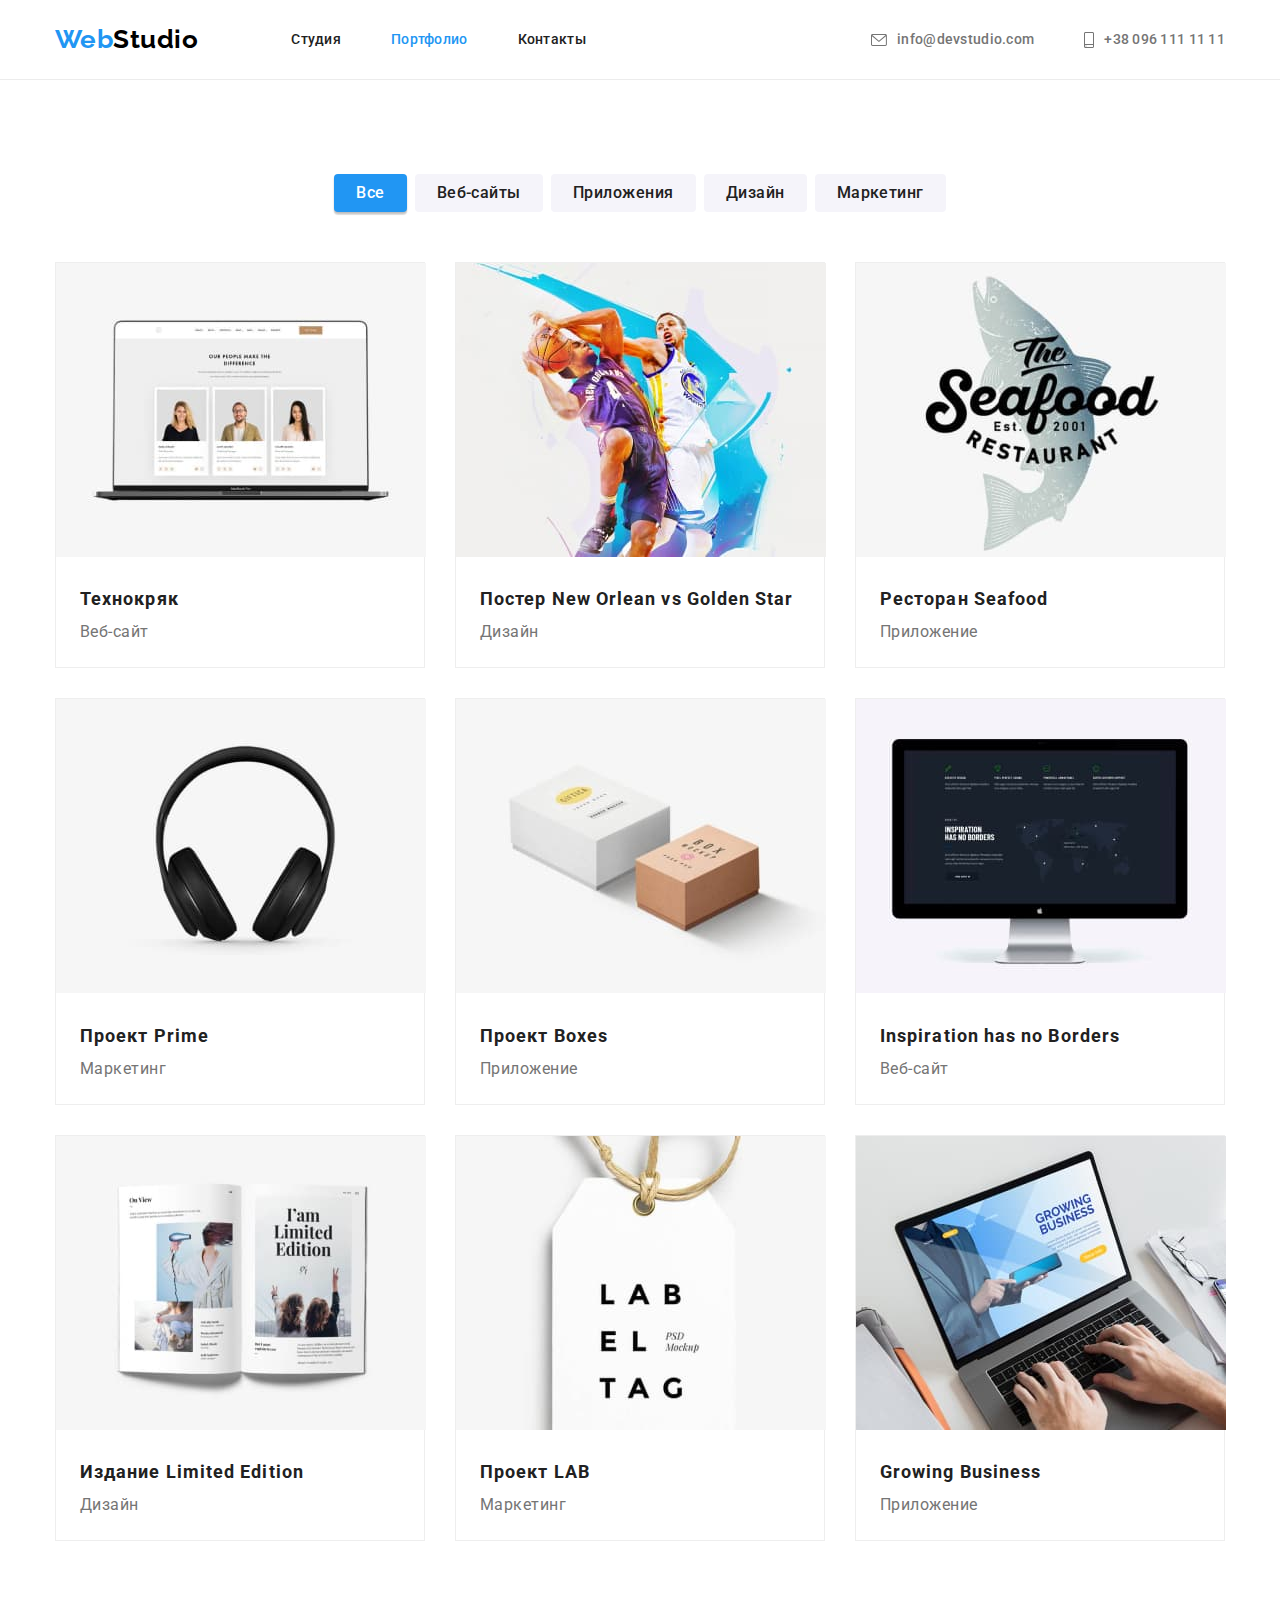
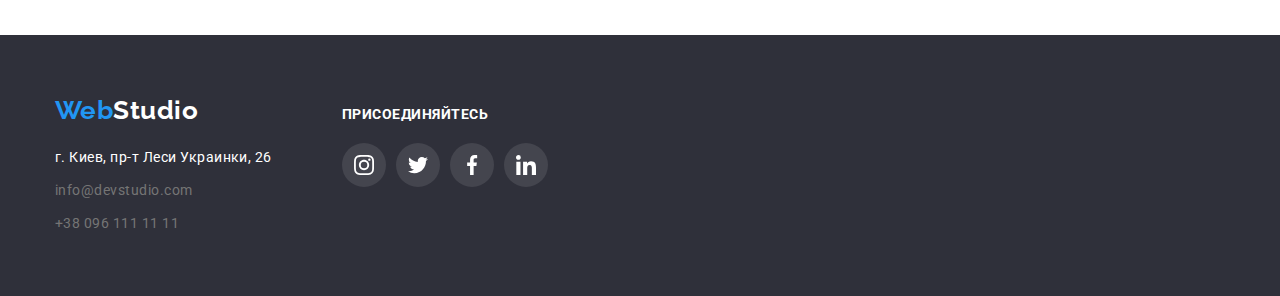
==== portfolio.html @ eecb7872 "Initial commit" ====
<!DOCTYPE html>
<html lang="ru">
  <head>
    <meta charset="UTF-8" />
    <meta name="viewport" content="width=device-width, initial-scale=1.0" />
    <title>Портфолио</title>
    <link
      rel="stylesheet"
      href="https://cdnjs.cloudflare.com/ajax/libs/modern-normalize/1.0.0/modern-normalize.min.css"
    />
    <link
      href="https://fonts.googleapis.com/css2?family=Raleway:wght@700&family=Roboto:wght@300;400;500;700;900&display=swap"
      rel="stylesheet"
    />
    <link rel="stylesheet" href="css/styles.css" />
  </head>

  <body class="portfolio">
    <header class="page-header">
      <div class="container">
        <nav class="page-nav">
          <div class="logo">
            <a class="logo__text" href="./index.html"
              >Web<span class="logo__subtext">Studio</span></a
            >
          </div>

          <ul class="nav">
            <li class="nav__item">
              <a href="./index.html" class="nav__link link">Студия</a>
            </li>
            <li class="nav__item">
              <a href="./portfolio.html" class="nav__link nav__link--active link"
                >Портфолио</a
              >
            </li>
            <li class="nav__item">
              <a href="#" class="nav__link link">Контакты</a>
            </li>
          </ul>
        </nav>
        <address class="address">
          <ul class="address__list">
            <li class="address__item">
              <a
                href="mailto:info@devstudio.com"
                class="address__email address__link link"
              >
                <svg class="icon address__icon" width="16" height="12">
                  <use href="./images/svg/sprite.svg#icon-mail"></use>
                </svg>
                info@devstudio.com</a
              >
            </li>
            <li class="address__item">
              <a href="tel:+380961111111" class="address__phone address__link link">
                <svg class="icon address__icon" width="10" height="16">
                  <use href="./images/svg/sprite.svg#icon-smartphone"></use>
                </svg>
                +38 096 111 11 11</a
              >
            </li>
          </ul>
        </address>
      </div>
    </header>

    <main class="content">
      <section class="projects">
        <div class="container">
          <h1 class="text-hidden">Портфолио</h1>
          <ul class="filter">
            <li class="filter__item">
              <button class="filter__button filter__button--active">Все</button>
            </li>
            <li class="filter__item">
              <button class="filter__button">Веб-сайты</button>
            </li>
            <li class="filter__item">
              <button class="filter__button">Приложения</button>
            </li>
            <li class="filter__item">
              <button class="filter__button">Дизайн</button>
            </li>
            <li class="filter__item">
              <button class="filter__button">Маркетинг</button>
            </li>
          </ul>
          <ul class="projects__body">
            <li class="projects__card">
              <img
                src="images/portfolio/portfolio-1.jpg"
                alt="Ноутбук с открытым сайтом"
                class="projects__img"
                width="370"
                height="294"
              />
              <div class="projects__content">
                <h2 class="projects__title">Технокряк</h2>
                <p class="projects__description">Веб-сайт</p>
              </div>
            </li>
            <li class="projects__card">
              <img
                src="images/portfolio/portfolio-2.jpg"
                alt="Два человека играют в баскетбол"
                class="projects__img"
                width="370"
                height="294"
              />
              <div class="projects__content">
                <h2 class="projects__title">Постер New Orlean vs Golden Star</h2>
                <p class="projects__description">Дизайн</p>
              </div>
            </li>
            <li class="projects__card">
              <img
                src="images/portfolio/portfolio-3.jpg"
                alt="Логотип ресторана"
                class="projects__img"
                width="370"
                height="294"
              />
              <div class="projects__content">
                <h2 class="projects__title">Ресторан Seafood</h2>
                <p class="projects__description">Приложение</p>
              </div>
            </li>
            <li class="projects__card">
              <img
                src="images/portfolio/portfolio-4.jpg"
                alt="Наушники"
                class="projects__img"
                width="370"
                height="294"
              />
              <div class="projects__content">
                <h2 class="projects__title">Проект Prime</h2>
                <p class="projects__description">Маркетинг</p>
              </div>
            </li>
            <li class="projects__card">
              <img
                src="images/portfolio/portfolio-5.jpg"
                alt="Две коробки"
                class="projects__img"
                width="370"
                height="294"
              />
              <div class="projects__content">
                <h2 class="projects__title">Проект Boxes</h2>
                <p class="projects__description">Приложение</p>
              </div>
            </li>
            <li class="projects__card">
              <img
                src="images/portfolio/portfolio-6.jpg"
                alt="Монитор на котором изображен сайт"
                class="projects__img"
                width="370"
                height="294"
              />
              <div class="projects__content">
                <h2 class="projects__title">Inspiration has no Borders</h2>
                <p class="projects__description">Веб-сайт</p>
              </div>
            </li>
            <li class="projects__card">
              <img
                src="images/portfolio/portfolio-7.jpg"
                alt="Книга в открытом виде"
                class="projects__img"
                width="370"
                height="294"
              />
              <div class="projects__content">
                <h2 class="projects__title">Издание Limited Edition</h2>
                <p class="projects__description">Дизайн</p>
              </div>
            </li>
            <li class="projects__card">
              <img
                src="images/portfolio/portfolio-8.jpg"
                alt="Логотип в виде бирки"
                class="projects__img"
                width="370"
                height="294"
              />
              <div class="projects__content">
                <h2 class="projects__title">Проект LAB</h2>
                <p class="projects__description">Маркетинг</p>
              </div>
            </li>
            <li class="projects__card">
              <img
                src="images/portfolio/portfolio-9.jpg"
                alt="Человек работает за ноутбуком"
                class="projects__img"
                width="370"
                height="294"
              />
              <div class="projects__content">
                <h2 class="projects__title">Growing Business</h2>
                <p class="projects__description">Приложение</p>
              </div>
            </li>
          </ul>
        </div>
      </section>
    </main>

    <footer class="page-footer">
      <div class="container">
        <div class="page-footer__nav">
          <div class="logo">
            <a class="logo__text" href="./index.html"
              >Web<span class="logo__subtext logo__subtext-white">Studio</span></a
            >
          </div>

          <address class="address">
            <ul class="address__list">
              <li class="address__item">
                <a href="" class="address__sity address__link link"
                  >г. Киев, пр-т Леси Украинки, 26</a
                >
              </li>
              <li class="address__item">
                <a
                  href="mailto:info@devstudio.com"
                  class="address__email address__link link"
                  >info@devstudio.com</a
                >
              </li>
              <li class="address__item">
                <a href="tel:+380961111111" class="address__phone address__link link"
                  >+38 096 111 11 11</a
                >
              </li>
            </ul>
          </address>
        </div>
        <div class="footer__join join">
          <h2 class="join__title">Присоединяйтесь</h2>
          <div class="contact">
            <ul class="contact__list">
              <li class="contact__item">
                <a href="" class="contact__link">
                  <svg class="icon contact__icon">
                    <use href="./images/svg/sprite.svg#icon-instagram"></use>
                  </svg>
                </a>
              </li>
              <li class="contact__item">
                <a href="" class="contact__link">
                  <svg class="icon contact__icon">
                    <use href="./images/svg/sprite.svg#icon-twitter"></use>
                  </svg>
                </a>
              </li>
              <li class="contact__item">
                <a href="" class="contact__link">
                  <svg class="icon contact__icon">
                    <use href="./images/svg/sprite.svg#icon-facebook"></use>
                  </svg>
                </a>
              </li>
              <li class="contact__item">
                <a href="" class="contact__link">
                  <svg class="icon contact__icon">
                    <use href="./images/svg/sprite.svg#icon-linkedin"></use>
                  </svg>
                </a>
              </li>
            </ul>
          </div>
        </div>
      </div>
    </footer>
  </body>
</html>
---- css/styles.css ----
a {
  text-decoration: none;
}
ul,
li {
  list-style-type: none;
  margin: 0;
  padding: 0;
}
address {
  font-style: inherit;
}
h1,
h2,
h3,
p {
  margin: 0;
}

:root {
  --main-text-color: #212121;
  --secondary-text-color: #757575;
  --accent-color: #2196f3;

  --white-color: #ffffff;
  --gray-color: #f5f4fa;
  --black-color: #000000;
  --icon-color: #afb1b8;

  --main-block-background: #c4c4c4;

  --footer-background-color: #2f303a;
}

body {
  color: var(--main-text-color);
  background-color: var(--white-color);

  font-weight: 500;
  font-size: 16px;
  font-family: 'Roboto', sans-serif;
  font-style: normal;
  letter-spacing: 0.03em;
}
.container {
  max-width: 1200px; /* 1170px + padding 30px*/
  margin: 0 auto;
  padding: 0 15px;
}
/* Скрыть текст */
.text-hidden {
  position: absolute;

  text-indent: 100%;
  white-space: nowrap;
  overflow: hidden;
}
/* Header */
.page-header {
  height: 80px;
}
.page-header > .container {
  display: flex;
  align-items: center;
}

.page-nav {
  display: flex;
  align-items: center;
}
/* Логотип */
.page-header .logo {
  margin-right: 93px;
}
.logo__text {
  color: var(--accent-color);

  font-family: 'Raleway', sans-serif;
  font-size: 26px;
  font-weight: 700;
  line-height: 1.2;
}
.logo__subtext {
  color: var(--black-color);
}

/* Главная навигация */
.nav {
  display: flex;
  margin: 32px 0;
}
.nav__item + .nav__item {
  margin-left: 50px;
}
.nav__link {
  color: var(--main-text-color);

  font-weight: 500;
  font-size: 14px;
  line-height: 1.14;
  letter-spacing: 0.02em;
}
.nav__link--active,
.link:hover,
.link:focus {
  color: var(--accent-color);
}
.link {
  display: flex;
  align-items: center;
}
.address {
  margin-left: auto;
}

.page-header .address__list {
  display: flex;
  align-items: center;

  font-size: 14px;
  line-height: 1.14;
  letter-spacing: 0.02em;
}

.address__link {
  color: var(--secondary-text-color);
}
.page-header .address__item + .address__item {
  margin-left: 50px;
}

/* main block */
.main-block {
  width: 1600px;
  min-height: 600px;

  padding: 50px 0px;
  margin: 0 auto;
  display: flex;
  align-items: center;
  text-align: center;

  background-color: var(--main-block-background);
  background-image: linear-gradient(
      to right,
      rgba(47, 48, 58, 0.4),
      rgba(47, 48, 58, 0.4)
    ),
    url('../images/bg-img.jpg');
  /* background-image: linear-gradient(
      to right,
      var(--main-block-gradient),
      var(--main-block-gradient)
    ),
    url('../images/bg-img.jpg'); */
  /* Валидатор ругается на использование перменных внутри linear-gradient 😢 
  По этому и записал цвет градиента без переменных*/
  background-repeat: no-repeat;
  background-size: cover;
  background-position: center center;
}
.main-block__text {
  color: var(--white-color);
  font-weight: 900;
  font-size: 44px;
  line-height: 1.36;
  text-align: center;
  letter-spacing: 0.06em;
  text-transform: uppercase;
}
.main-block__button {
  padding: 10px 32px;
  margin-top: 30px;
}
.btn {
  color: var(--white-color);
  font-weight: 700;
  line-height: 1.9;
  letter-spacing: 0.06em;

  cursor: pointer;

  border: none;
  border-radius: 4px;
}
.btn-primary {
  background: var(--accent-color);
}

/* feature block */
.feature-block {
  padding: 94px 0px;
}
.feature-block__list {
  display: flex;
}

.feature-block__icon {
  display: flex;
  justify-content: center;
  align-items: center;

  width: 270px;
  height: 120px;
  margin-bottom: 30px;

  background-color: var(--gray-color);
  border-radius: 4px;
}
/* .feature-block__icon--antenna {
  width: 65px;
  height: 70px;
} */

.feature-block__card + .feature-block__card {
  margin-left: 30px;
}
.feature-block__title {
  margin-bottom: 10px;

  font-weight: 700;
  font-size: 14px;
  line-height: 1.14;
  text-transform: uppercase;
}
.feature-block__text {
  color: var(--secondary-text-color);

  font-size: 14px;
  line-height: 1.71;
  font-weight: 400;
}

/* Style for block-title */
.block-title {
  font-weight: 700;
  font-size: 36px;
  line-height: 1.16;
  text-align: center;
}

/* Preview block */
.preview {
  padding-bottom: 94px;
}
.preview__title {
  margin-bottom: 50px;
}
.preview__body {
  display: flex;
}
.preview__box + .preview__box {
  margin-left: 30px;
}

/* team-block */
.team {
  background-color: var(--gray-color);
  padding: 94px 0;
}
.team__title {
  margin-bottom: 50px;
}
.team__body {
  display: flex;
}
.team__card + .team__card {
  margin-left: 30px;
}
.team__card {
  text-align: center;
  background-color: var(--white-color);
  box-shadow: 0px 1px 3px rgba(0, 0, 0, 0.12), 0px 1px 1px rgba(0, 0, 0, 0.14),
    0px 2px 1px rgba(0, 0, 0, 0.2);
  border-radius: 0px 0px 4px 4px;
}

.team__about {
  padding-top: 30px;
  text-align: center;
}
.team__name {
  margin-bottom: 10px;

  font-weight: 500;
  font-size: 16px;
  line-height: 1.18;
  text-align: center;
}
.team__job {
  color: #757575;
  font-weight: 400;
  font-size: 16px;
  line-height: 1.18;
}
/* Contact  */
.contact {
  display: flex;
  align-items: center;
  justify-content: center;
}
.team .contact {
  padding-top: 16px;
  padding-bottom: 30px;
}
.contact__list {
  display: flex;
}
.contact__item + .contact__item {
  margin-left: 10px;
}
.contact__link {
  display: flex;
  align-items: center;
  justify-content: center;

  width: 44px;
  height: 44px;

  color: var(--icon-color);
}
.contact__link:hover,
.contact__link:focus {
  background-color: var(--accent-color);
  color: var(--white-color);
  border-radius: 50%;

  outline: none;

  /* transition: 0.5s; */
}
.contact__icon {
  width: 20px;
  height: 20px;
}

/* Clients block */
.client {
  padding: 94px 0;
}
.client__title {
  margin-bottom: 50px;
}
.client__list {
  display: flex;
}
.client__link {
  display: flex;
  justify-content: center;
  align-items: center;
  width: 170px;
  height: 90px;
  border: 1px solid var(--icon-color);
  border-radius: 4px;
  color: var(--icon-color);
}
.client__card + .client__card {
  margin-left: 30px;
}
.client__link:hover,
.client__link:focus {
  border: 1px solid var(--accent-color);
  color: var(--accent-color);
}

/* page-footer */
.page-footer {
  background-color: var(--footer-background-color);
  padding: 60px 0;
}
.page-footer .logo {
  margin-bottom: 20px;
}
.logo__subtext-white {
  color: var(--white-color);
}
.page-footer .address__list {
  font-weight: 400;
  font-size: 14px;
  line-height: 1.71;
}
.page-footer .address__item + .address__item {
  margin-top: 9px;
}
.address__sity {
  color: var(--white-color);
}

.page-footer > .container {
  display: flex;
}
/* Join block in footer */
.join {
  margin-left: 70px;
  margin-top: 12px;
}
.join__title {
  font-size: 14px;
  line-height: 1.14;
  text-transform: uppercase;
  color: var(--white-color);
  margin-bottom: 20px;
}
.join .contact__item {
  background: rgba(255, 255, 255, 0.1);
  border-radius: 50%;
}
.join .contact__link {
  color: var(--white-color);
}

/* ============ Portfolio.html ============*/

.portfolio .page-header {
  border-bottom: 1px solid #ececec;
}

.projects {
  padding: 94px 0;
}

.filter {
  display: flex;
  justify-content: center;
  margin-bottom: 50px;
}
.filter__item + .filter__item {
  margin-left: 8px;
}
.filter__button {
  background: var(--gray-color);
  color: var(--main-text-color);
  border: none;

  font-weight: 500;
  letter-spacing: 0.03em;
  padding: 6px 22px;
  line-height: 1.62;
  border-radius: 4px;

  cursor: pointer;
}

.filter__button--active,
.filter__button:hover,
.filter__button:focus {
  background: var(--accent-color);
  color: var(--white-color);
  box-shadow: 0px 3px 1px rgba(0, 0, 0, 0.1), 0px 1px 2px rgba(0, 0, 0, 0.08),
    0px 2px 2px rgba(0, 0, 0, 0.12);
  outline: none;
}
.projects__body {
  display: flex;
  flex-wrap: wrap;
}

.projects__card {
  background: var(--white-color);
  border: 1px solid #eeeeee;
  width: calc((100% - 60px) / 3);
  cursor: pointer;
}
.projects__card:hover,
.projects__card:focus {
  box-shadow: 0px 1px 1px rgba(0, 0, 0, 0.12), 0px 4px 4px rgba(0, 0, 0, 0.06),
    1px 4px 6px rgba(0, 0, 0, 0.16);
}
.projects__card:not(:nth-child(3n)) {
  margin-right: 30px;
}
.projects__card:not(:nth-last-child(-n + 3)) {
  margin-bottom: 30px;
}

.projects__content {
  padding: 20px 24px;
}
.projects__title {
  font-weight: 700;
  font-size: 18px;
  line-height: 2;
  letter-spacing: 0.06em;
}
.projects__description {
  font-weight: 400;
  line-height: 1.87;

  color: var(--secondary-text-color);
}
/* SVG SPRITE */
.icon {
  fill: currentColor;
}

.address__icon {
  margin-right: 10px;
}
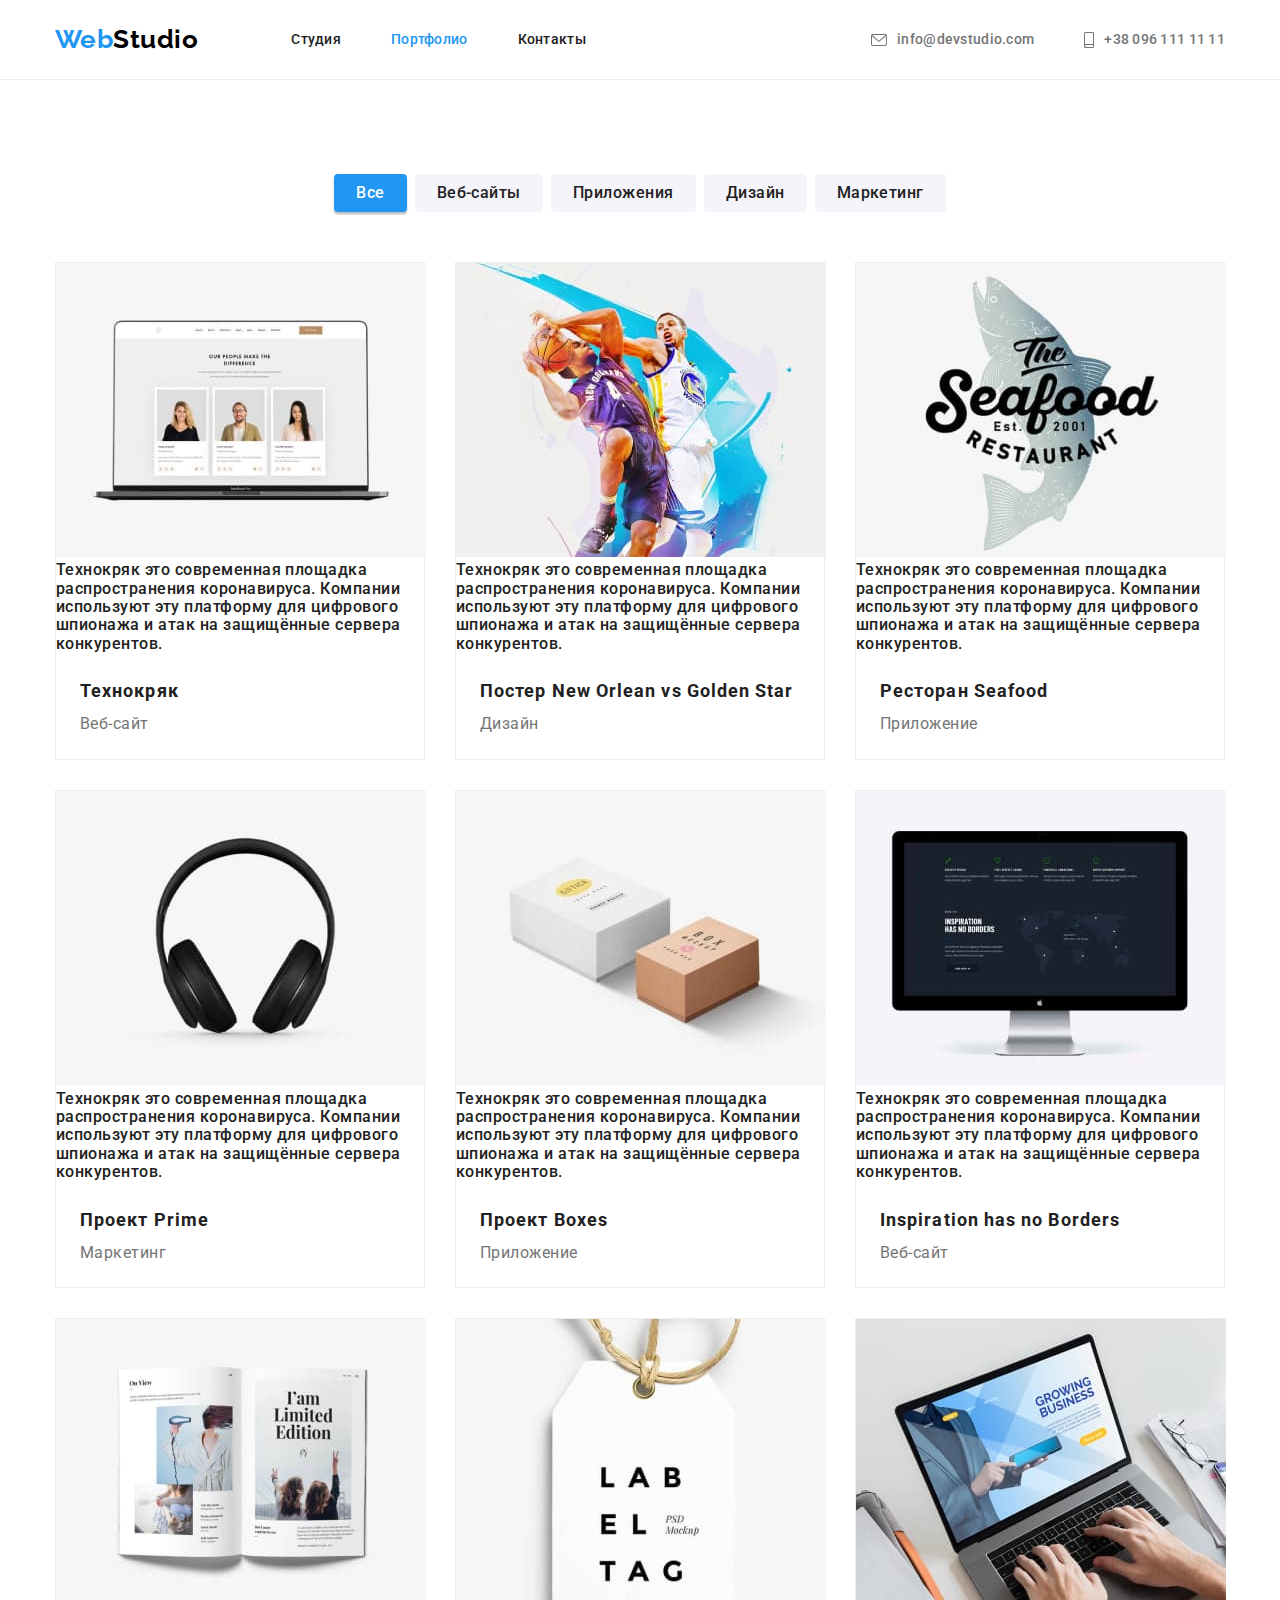
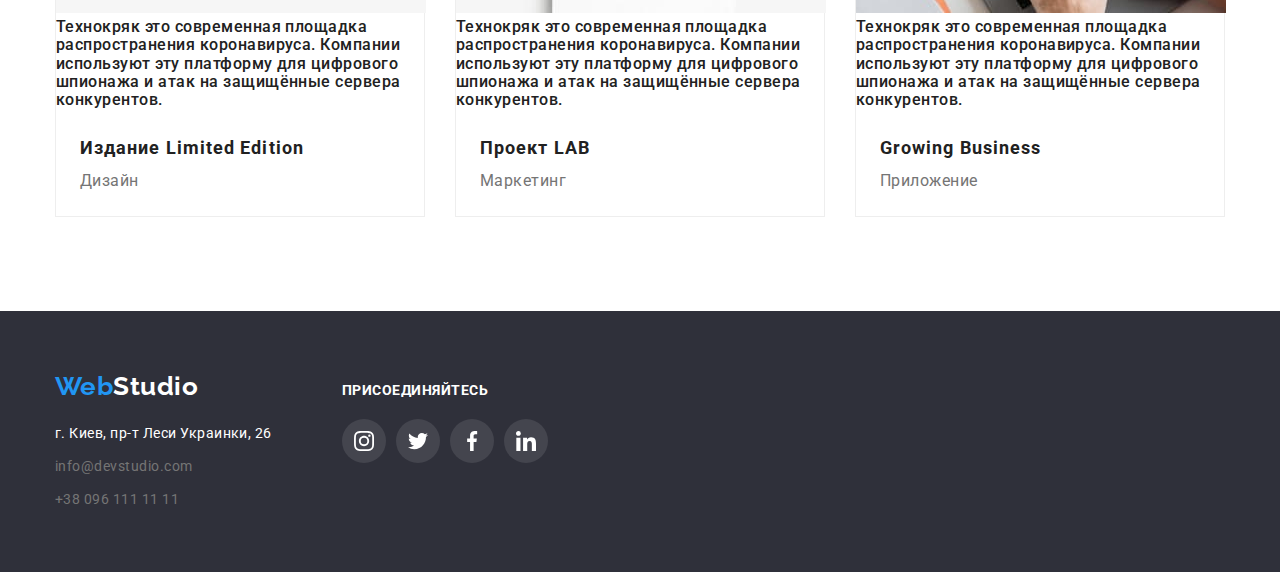
==== commit 865e61a3: "Добавил оверлей для портфолио" ====
--- a/portfolio.html
+++ b/portfolio.html
@@ -88,117 +88,181 @@
           </ul>
           <ul class="projects__body">
             <li class="projects__card">
-              <img
-                src="images/portfolio/portfolio-1.jpg"
-                alt="Ноутбук с открытым сайтом"
-                class="projects__img"
-                width="370"
-                height="294"
-              />
+              <div class="projects__overlay">
+                <img
+                  src="images/portfolio/portfolio-1.jpg"
+                  alt="Ноутбук с открытым сайтом"
+                  class="projects__img"
+                  width="370"
+                  height="294"
+                />
+                <p class="projects__text">
+                  Технокряк это современная площадка распространения коронавируса.
+                  Компании используют эту платформу для цифрового шпионажа и атак на
+                  защищённые сервера конкурентов.
+                </p>
+              </div>
+
               <div class="projects__content">
                 <h2 class="projects__title">Технокряк</h2>
                 <p class="projects__description">Веб-сайт</p>
               </div>
             </li>
             <li class="projects__card">
-              <img
-                src="images/portfolio/portfolio-2.jpg"
-                alt="Два человека играют в баскетбол"
-                class="projects__img"
-                width="370"
-                height="294"
-              />
+              <div class="projects__overlay">
+                <img
+                  src="images/portfolio/portfolio-2.jpg"
+                  alt="Два человека играют в баскетбол"
+                  class="projects__img"
+                  width="370"
+                  height="294"
+                />
+                <p class="projects__text">
+                  Технокряк это современная площадка распространения коронавируса.
+                  Компании используют эту платформу для цифрового шпионажа и атак на
+                  защищённые сервера конкурентов.
+                </p>
+              </div>
               <div class="projects__content">
                 <h2 class="projects__title">Постер New Orlean vs Golden Star</h2>
                 <p class="projects__description">Дизайн</p>
               </div>
             </li>
             <li class="projects__card">
-              <img
-                src="images/portfolio/portfolio-3.jpg"
-                alt="Логотип ресторана"
-                class="projects__img"
-                width="370"
-                height="294"
-              />
+              <div class="projects__overlay">
+                <img
+                  src="images/portfolio/portfolio-3.jpg"
+                  alt="Логотип ресторана"
+                  class="projects__img"
+                  width="370"
+                  height="294"
+                />
+                <p class="projects__text">
+                  Технокряк это современная площадка распространения коронавируса.
+                  Компании используют эту платформу для цифрового шпионажа и атак на
+                  защищённые сервера конкурентов.
+                </p>
+              </div>
               <div class="projects__content">
                 <h2 class="projects__title">Ресторан Seafood</h2>
                 <p class="projects__description">Приложение</p>
               </div>
             </li>
             <li class="projects__card">
-              <img
-                src="images/portfolio/portfolio-4.jpg"
-                alt="Наушники"
-                class="projects__img"
-                width="370"
-                height="294"
-              />
+              <div class="projects__overlay">
+                <img
+                  src="images/portfolio/portfolio-4.jpg"
+                  alt="Наушники"
+                  class="projects__img"
+                  width="370"
+                  height="294"
+                />
+                <p class="projects__text">
+                  Технокряк это современная площадка распространения коронавируса.
+                  Компании используют эту платформу для цифрового шпионажа и атак на
+                  защищённые сервера конкурентов.
+                </p>
+              </div>
               <div class="projects__content">
                 <h2 class="projects__title">Проект Prime</h2>
                 <p class="projects__description">Маркетинг</p>
               </div>
             </li>
             <li class="projects__card">
-              <img
-                src="images/portfolio/portfolio-5.jpg"
-                alt="Две коробки"
-                class="projects__img"
-                width="370"
-                height="294"
-              />
+              <div class="projects__overlay">
+                <img
+                  src="images/portfolio/portfolio-5.jpg"
+                  alt="Две коробки"
+                  class="projects__img"
+                  width="370"
+                  height="294"
+                />
+                <p class="projects__text">
+                  Технокряк это современная площадка распространения коронавируса.
+                  Компании используют эту платформу для цифрового шпионажа и атак на
+                  защищённые сервера конкурентов.
+                </p>
+              </div>
               <div class="projects__content">
                 <h2 class="projects__title">Проект Boxes</h2>
                 <p class="projects__description">Приложение</p>
               </div>
             </li>
             <li class="projects__card">
-              <img
-                src="images/portfolio/portfolio-6.jpg"
-                alt="Монитор на котором изображен сайт"
-                class="projects__img"
-                width="370"
-                height="294"
-              />
+              <div class="projects__overlay">
+                <img
+                  src="images/portfolio/portfolio-6.jpg"
+                  alt="Монитор на котором изображен сайт"
+                  class="projects__img"
+                  width="370"
+                  height="294"
+                />
+                <p class="projects__text">
+                  Технокряк это современная площадка распространения коронавируса.
+                  Компании используют эту платформу для цифрового шпионажа и атак на
+                  защищённые сервера конкурентов.
+                </p>
+              </div>
               <div class="projects__content">
                 <h2 class="projects__title">Inspiration has no Borders</h2>
                 <p class="projects__description">Веб-сайт</p>
               </div>
             </li>
             <li class="projects__card">
-              <img
-                src="images/portfolio/portfolio-7.jpg"
-                alt="Книга в открытом виде"
-                class="projects__img"
-                width="370"
-                height="294"
-              />
+              <div class="projects__overlay">
+                <img
+                  src="images/portfolio/portfolio-7.jpg"
+                  alt="Книга в открытом виде"
+                  class="projects__img"
+                  width="370"
+                  height="294"
+                />
+                <p class="projects__text">
+                  Технокряк это современная площадка распространения коронавируса.
+                  Компании используют эту платформу для цифрового шпионажа и атак на
+                  защищённые сервера конкурентов.
+                </p>
+              </div>
               <div class="projects__content">
                 <h2 class="projects__title">Издание Limited Edition</h2>
                 <p class="projects__description">Дизайн</p>
               </div>
             </li>
             <li class="projects__card">
-              <img
-                src="images/portfolio/portfolio-8.jpg"
-                alt="Логотип в виде бирки"
-                class="projects__img"
-                width="370"
-                height="294"
-              />
+              <div class="projects__overlay">
+                <img
+                  src="images/portfolio/portfolio-8.jpg"
+                  alt="Логотип в виде бирки"
+                  class="projects__img"
+                  width="370"
+                  height="294"
+                />
+                <p class="projects__text">
+                  Технокряк это современная площадка распространения коронавируса.
+                  Компании используют эту платформу для цифрового шпионажа и атак на
+                  защищённые сервера конкурентов.
+                </p>
+              </div>
               <div class="projects__content">
                 <h2 class="projects__title">Проект LAB</h2>
                 <p class="projects__description">Маркетинг</p>
               </div>
             </li>
             <li class="projects__card">
-              <img
-                src="images/portfolio/portfolio-9.jpg"
-                alt="Человек работает за ноутбуком"
-                class="projects__img"
-                width="370"
-                height="294"
-              />
+              <div class="projects__overlay">
+                <img
+                  src="images/portfolio/portfolio-9.jpg"
+                  alt="Человек работает за ноутбуком"
+                  class="projects__img"
+                  width="370"
+                  height="294"
+                />
+                <p class="projects__text">
+                  Технокряк это современная площадка распространения коронавируса.
+                  Компании используют эту платформу для цифрового шпионажа и атак на
+                  защищённые сервера конкурентов.
+                </p>
+              </div>
               <div class="projects__content">
                 <h2 class="projects__title">Growing Business</h2>
                 <p class="projects__description">Приложение</p>
@@ -208,7 +272,6 @@
         </div>
       </section>
     </main>
-
     <footer class="page-footer">
       <div class="container">
         <div class="page-footer__nav">
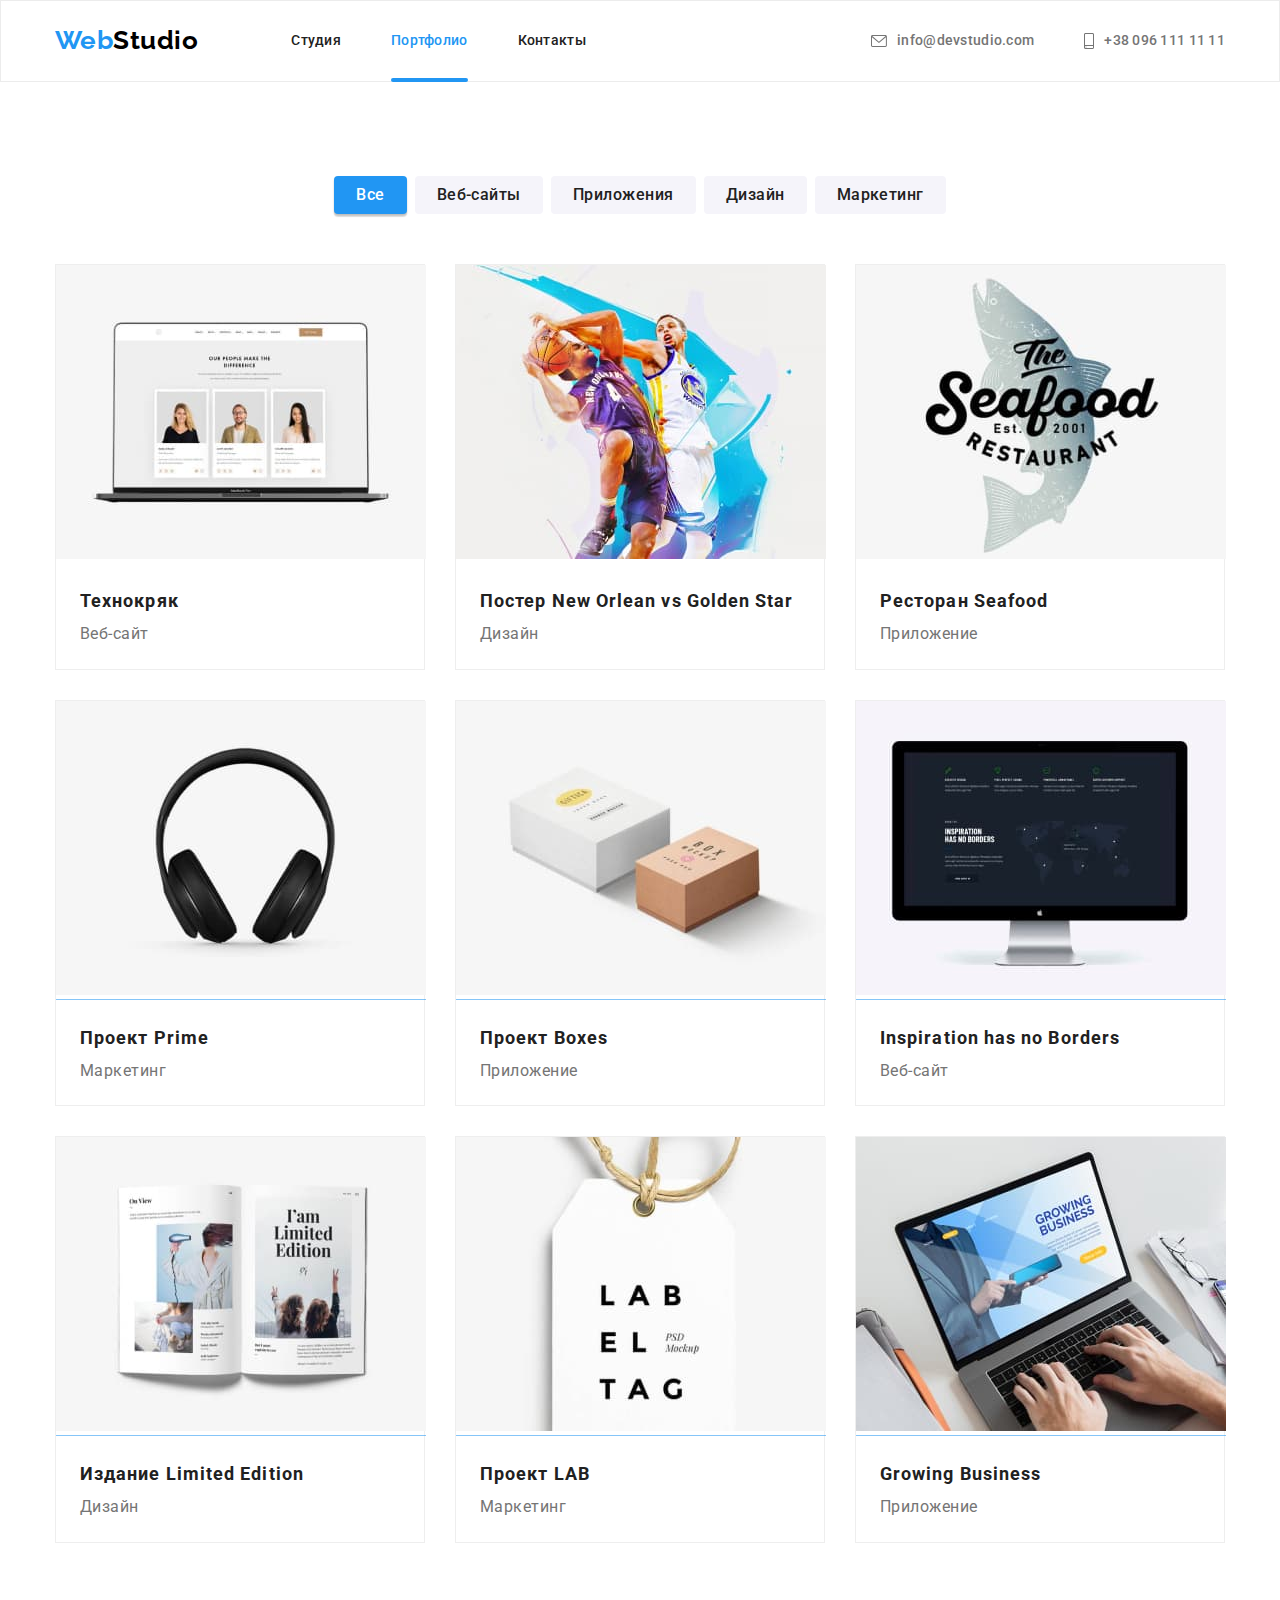
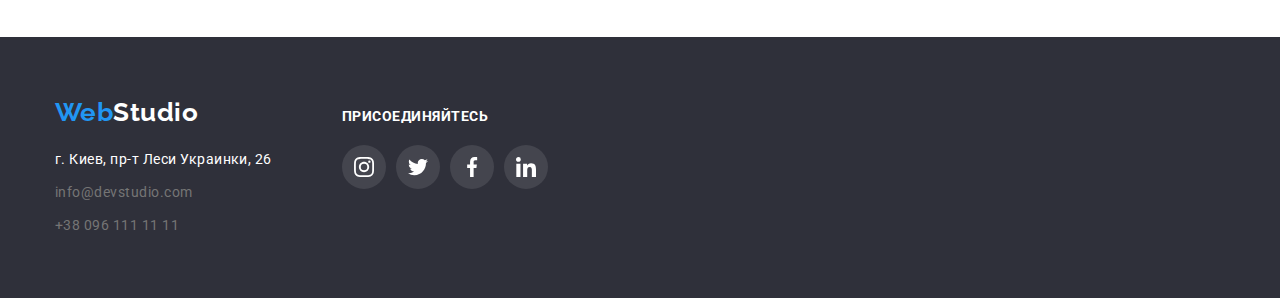
==== commit 9adf8b17: "Фикс ошибок с дз 4" ====
--- a/portfolio.html
+++ b/portfolio.html
@@ -86,187 +86,205 @@
               <button class="filter__button">Маркетинг</button>
             </li>
           </ul>
-          <ul class="projects__body">
-            <li class="projects__card">
-              <div class="projects__overlay">
-                <img
-                  src="images/portfolio/portfolio-1.jpg"
-                  alt="Ноутбук с открытым сайтом"
-                  class="projects__img"
-                  width="370"
-                  height="294"
-                />
-                <p class="projects__text">
-                  Технокряк это современная площадка распространения коронавируса.
-                  Компании используют эту платформу для цифрового шпионажа и атак на
-                  защищённые сервера конкурентов.
-                </p>
-              </div>
-
-              <div class="projects__content">
-                <h2 class="projects__title">Технокряк</h2>
-                <p class="projects__description">Веб-сайт</p>
-              </div>
-            </li>
-            <li class="projects__card">
-              <div class="projects__overlay">
-                <img
-                  src="images/portfolio/portfolio-2.jpg"
-                  alt="Два человека играют в баскетбол"
-                  class="projects__img"
-                  width="370"
-                  height="294"
-                />
-                <p class="projects__text">
-                  Технокряк это современная площадка распространения коронавируса.
-                  Компании используют эту платформу для цифрового шпионажа и атак на
-                  защищённые сервера конкурентов.
-                </p>
-              </div>
-              <div class="projects__content">
-                <h2 class="projects__title">Постер New Orlean vs Golden Star</h2>
-                <p class="projects__description">Дизайн</p>
-              </div>
-            </li>
-            <li class="projects__card">
-              <div class="projects__overlay">
-                <img
-                  src="images/portfolio/portfolio-3.jpg"
-                  alt="Логотип ресторана"
-                  class="projects__img"
-                  width="370"
-                  height="294"
-                />
-                <p class="projects__text">
-                  Технокряк это современная площадка распространения коронавируса.
-                  Компании используют эту платформу для цифрового шпионажа и атак на
-                  защищённые сервера конкурентов.
-                </p>
-              </div>
-              <div class="projects__content">
-                <h2 class="projects__title">Ресторан Seafood</h2>
-                <p class="projects__description">Приложение</p>
-              </div>
-            </li>
-            <li class="projects__card">
-              <div class="projects__overlay">
-                <img
-                  src="images/portfolio/portfolio-4.jpg"
-                  alt="Наушники"
-                  class="projects__img"
-                  width="370"
-                  height="294"
-                />
-                <p class="projects__text">
-                  Технокряк это современная площадка распространения коронавируса.
-                  Компании используют эту платформу для цифрового шпионажа и атак на
-                  защищённые сервера конкурентов.
-                </p>
-              </div>
-              <div class="projects__content">
-                <h2 class="projects__title">Проект Prime</h2>
-                <p class="projects__description">Маркетинг</p>
-              </div>
-            </li>
-            <li class="projects__card">
-              <div class="projects__overlay">
-                <img
-                  src="images/portfolio/portfolio-5.jpg"
-                  alt="Две коробки"
-                  class="projects__img"
-                  width="370"
-                  height="294"
-                />
-                <p class="projects__text">
-                  Технокряк это современная площадка распространения коронавируса.
-                  Компании используют эту платформу для цифрового шпионажа и атак на
-                  защищённые сервера конкурентов.
-                </p>
-              </div>
-              <div class="projects__content">
-                <h2 class="projects__title">Проект Boxes</h2>
-                <p class="projects__description">Приложение</p>
-              </div>
-            </li>
-            <li class="projects__card">
-              <div class="projects__overlay">
-                <img
-                  src="images/portfolio/portfolio-6.jpg"
-                  alt="Монитор на котором изображен сайт"
-                  class="projects__img"
-                  width="370"
-                  height="294"
-                />
-                <p class="projects__text">
-                  Технокряк это современная площадка распространения коронавируса.
-                  Компании используют эту платформу для цифрового шпионажа и атак на
-                  защищённые сервера конкурентов.
-                </p>
-              </div>
-              <div class="projects__content">
-                <h2 class="projects__title">Inspiration has no Borders</h2>
-                <p class="projects__description">Веб-сайт</p>
-              </div>
-            </li>
-            <li class="projects__card">
-              <div class="projects__overlay">
-                <img
-                  src="images/portfolio/portfolio-7.jpg"
-                  alt="Книга в открытом виде"
-                  class="projects__img"
-                  width="370"
-                  height="294"
-                />
-                <p class="projects__text">
-                  Технокряк это современная площадка распространения коронавируса.
-                  Компании используют эту платформу для цифрового шпионажа и атак на
-                  защищённые сервера конкурентов.
-                </p>
-              </div>
-              <div class="projects__content">
-                <h2 class="projects__title">Издание Limited Edition</h2>
-                <p class="projects__description">Дизайн</p>
-              </div>
-            </li>
-            <li class="projects__card">
-              <div class="projects__overlay">
-                <img
-                  src="images/portfolio/portfolio-8.jpg"
-                  alt="Логотип в виде бирки"
-                  class="projects__img"
-                  width="370"
-                  height="294"
-                />
-                <p class="projects__text">
-                  Технокряк это современная площадка распространения коронавируса.
-                  Компании используют эту платформу для цифрового шпионажа и атак на
-                  защищённые сервера конкурентов.
-                </p>
-              </div>
-              <div class="projects__content">
-                <h2 class="projects__title">Проект LAB</h2>
-                <p class="projects__description">Маркетинг</p>
-              </div>
-            </li>
-            <li class="projects__card">
-              <div class="projects__overlay">
-                <img
-                  src="images/portfolio/portfolio-9.jpg"
-                  alt="Человек работает за ноутбуком"
-                  class="projects__img"
-                  width="370"
-                  height="294"
-                />
-                <p class="projects__text">
-                  Технокряк это современная площадка распространения коронавируса.
-                  Компании используют эту платформу для цифрового шпионажа и атак на
-                  защищённые сервера конкурентов.
-                </p>
-              </div>
-              <div class="projects__content">
-                <h2 class="projects__title">Growing Business</h2>
-                <p class="projects__description">Приложение</p>
-              </div>
+          <ul class="projects__list">
+            <li class="projects__card">
+              <a href="" class="projects__body">
+                <div class="projects__overlay">
+                  <img
+                    src="images/portfolio/portfolio-1.jpg"
+                    alt="Ноутбук с открытым сайтом"
+                    class="projects__img"
+                    width="370"
+                    height="294"
+                  />
+                  <p class="projects__text">
+                    Технокряк это современная площадка распространения коронавируса.
+                    Компании используют эту платформу для цифрового шпионажа и атак на
+                    защищённые сервера конкурентов.
+                  </p>
+                </div>
+
+                <div class="projects__content">
+                  <h2 class="projects__title">Технокряк</h2>
+                  <p class="projects__description">Веб-сайт</p>
+                </div>
+              </a>
+            </li>
+            <li class="projects__card">
+              <a href="" class="projects__body">
+                <div class="projects__overlay">
+                  <img
+                    src="images/portfolio/portfolio-2.jpg"
+                    alt="Два человека играют в баскетбол"
+                    class="projects__img"
+                    width="370"
+                    height="294"
+                  />
+                  <p class="projects__text">
+                    Технокряк это современная площадка распространения коронавируса.
+                    Компании используют эту платформу для цифрового шпионажа и атак на
+                    защищённые сервера конкурентов.
+                  </p>
+                </div>
+                <div class="projects__content">
+                  <h2 class="projects__title">Постер New Orlean vs Golden Star</h2>
+                  <p class="projects__description">Дизайн</p>
+                </div>
+              </a>
+            </li>
+            <li class="projects__card">
+              <a href="" class="projects__body">
+                <div class="projects__overlay">
+                  <img
+                    src="images/portfolio/portfolio-3.jpg"
+                    alt="Логотип ресторана"
+                    class="projects__img"
+                    width="370"
+                    height="294"
+                  />
+                  <p class="projects__text">
+                    Технокряк это современная площадка распространения коронавируса.
+                    Компании используют эту платформу для цифрового шпионажа и атак на
+                    защищённые сервера конкурентов.
+                  </p>
+                </div>
+                <div class="projects__content">
+                  <h2 class="projects__title">Ресторан Seafood</h2>
+                  <p class="projects__description">Приложение</p>
+                </div>
+              </a>
+            </li>
+            <li class="projects__card">
+              <a href="" class="projects__body">
+                <div class="projects__overlay">
+                  <img
+                    src="images/portfolio/portfolio-4.jpg"
+                    alt="Наушники"
+                    class="projects__img"
+                    width="370"
+                    height="294"
+                  />
+                  <p class="projects__text">
+                    Технокряк это современная площадка распространения коронавируса.
+                    Компании используют эту платформу для цифрового шпионажа и атак на
+                    защищённые сервера конкурентов.
+                  </p>
+                </div>
+                <div class="projects__content">
+                  <h2 class="projects__title">Проект Prime</h2>
+                  <p class="projects__description">Маркетинг</p>
+                </div>
+              </a>
+            </li>
+            <li class="projects__card">
+              <a href="" class="projects__body">
+                <div class="projects__overlay">
+                  <img
+                    src="images/portfolio/portfolio-5.jpg"
+                    alt="Две коробки"
+                    class="projects__img"
+                    width="370"
+                    height="294"
+                  />
+                  <p class="projects__text">
+                    Технокряк это современная площадка распространения коронавируса.
+                    Компании используют эту платформу для цифрового шпионажа и атак на
+                    защищённые сервера конкурентов.
+                  </p>
+                </div>
+                <div class="projects__content">
+                  <h2 class="projects__title">Проект Boxes</h2>
+                  <p class="projects__description">Приложение</p>
+                </div>
+              </a>
+            </li>
+            <li class="projects__card">
+              <a href="" class="projects__body">
+                <div class="projects__overlay">
+                  <img
+                    src="images/portfolio/portfolio-6.jpg"
+                    alt="Монитор на котором изображен сайт"
+                    class="projects__img"
+                    width="370"
+                    height="294"
+                  />
+                  <p class="projects__text">
+                    Технокряк это современная площадка распространения коронавируса.
+                    Компании используют эту платформу для цифрового шпионажа и атак на
+                    защищённые сервера конкурентов.
+                  </p>
+                </div>
+                <div class="projects__content">
+                  <h2 class="projects__title">Inspiration has no Borders</h2>
+                  <p class="projects__description">Веб-сайт</p>
+                </div>
+              </a>
+            </li>
+            <li class="projects__card">
+              <a href="" class="projects__body">
+                <div class="projects__overlay">
+                  <img
+                    src="images/portfolio/portfolio-7.jpg"
+                    alt="Книга в открытом виде"
+                    class="projects__img"
+                    width="370"
+                    height="294"
+                  />
+                  <p class="projects__text">
+                    Технокряк это современная площадка распространения коронавируса.
+                    Компании используют эту платформу для цифрового шпионажа и атак на
+                    защищённые сервера конкурентов.
+                  </p>
+                </div>
+                <div class="projects__content">
+                  <h2 class="projects__title">Издание Limited Edition</h2>
+                  <p class="projects__description">Дизайн</p>
+                </div>
+              </a>
+            </li>
+            <li class="projects__card">
+              <a href="" class="projects__body">
+                <div class="projects__overlay">
+                  <img
+                    src="images/portfolio/portfolio-8.jpg"
+                    alt="Логотип в виде бирки"
+                    class="projects__img"
+                    width="370"
+                    height="294"
+                  />
+                  <p class="projects__text">
+                    Технокряк это современная площадка распространения коронавируса.
+                    Компании используют эту платформу для цифрового шпионажа и атак на
+                    защищённые сервера конкурентов.
+                  </p>
+                </div>
+                <div class="projects__content">
+                  <h2 class="projects__title">Проект LAB</h2>
+                  <p class="projects__description">Маркетинг</p>
+                </div>
+              </a>
+            </li>
+            <li class="projects__card">
+              <a href="" class="projects__body">
+                <div class="projects__overlay">
+                  <img
+                    src="images/portfolio/portfolio-9.jpg"
+                    alt="Человек работает за ноутбуком"
+                    class="projects__img"
+                    width="370"
+                    height="294"
+                  />
+                  <p class="projects__text">
+                    Технокряк это современная площадка распространения коронавируса.
+                    Компании используют эту платформу для цифрового шпионажа и атак на
+                    защищённые сервера конкурентов.
+                  </p>
+                </div>
+                <div class="projects__content">
+                  <h2 class="projects__title">Growing Business</h2>
+                  <p class="projects__description">Приложение</p>
+                </div>
+              </a>
             </li>
           </ul>
         </div>
--- a/css/styles.css
+++ b/css/styles.css
@@ -30,6 +30,8 @@
   --main-block-background: #c4c4c4;
 
   --footer-background-color: #2f303a;
+
+  --animation: cubic-bezier(0.4, 0, 0.2, 1);
 }
 
 body {
@@ -57,7 +59,8 @@
 }
 /* Header */
 .page-header {
-  height: 80px;
+  /* height: 80px; */
+  border: 1px solid #ececec;
 }
 .page-header > .container {
   display: flex;
@@ -87,7 +90,6 @@
 /* Главная навигация */
 .nav {
   display: flex;
-  margin: 32px 0;
 }
 .nav__item + .nav__item {
   margin-left: 50px;
@@ -99,6 +101,20 @@
   font-size: 14px;
   line-height: 1.14;
   letter-spacing: 0.02em;
+}
+.nav__item {
+  position: relative;
+  padding: 32px 0;
+}
+.nav__link--active::after {
+  content: '';
+  width: 100%;
+  height: 4px;
+  position: absolute;
+  bottom: -1px;
+  left: 0;
+  background-color: var(--accent-color);
+  border-radius: 2px;
 }
 .nav__link--active,
 .link:hover,
@@ -108,6 +124,7 @@
 .link {
   display: flex;
   align-items: center;
+  transition: color 250ms var(--animation);
 }
 .address {
   margin-left: auto;
@@ -131,7 +148,7 @@
 
 /* main block */
 .main-block {
-  width: 1600px;
+  max-width: 1600px;
   min-height: 600px;
 
   padding: 50px 0px;
@@ -167,11 +184,17 @@
   text-align: center;
   letter-spacing: 0.06em;
   text-transform: uppercase;
+  transition: background-color 250ms var(--animation), box-shadow 250ms var(--animation);
 }
 .main-block__button {
   padding: 10px 32px;
   margin-top: 30px;
 }
+.main-block__button:hover,
+.main-block__button:focus {
+  background-color: #188ce8;
+  box-shadow: 0px 4px 4px rgba(0, 0, 0, 0.15);
+}
 .btn {
   color: var(--white-color);
   font-weight: 700;
@@ -184,7 +207,7 @@
   border-radius: 4px;
 }
 .btn-primary {
-  background: var(--accent-color);
+  background-color: var(--accent-color);
 }
 
 /* feature block */
@@ -249,8 +272,28 @@
 .preview__body {
   display: flex;
 }
+.preview__box {
+  position: relative;
+  display: inline-flex;
+}
 .preview__box + .preview__box {
   margin-left: 30px;
+}
+.preview__description {
+  position: absolute;
+  width: 100%;
+  padding: 27px 0;
+  bottom: 0;
+  left: 0;
+  text-align: center;
+
+  background-color: rgba(47, 48, 58, 0.8);
+  color: var(--white-color);
+
+  font-weight: 700;
+  font-size: 14px;
+  line-height: 1.14;
+  text-transform: uppercase;
 }
 
 /* team-block */
@@ -318,16 +361,16 @@
   height: 44px;
 
   color: var(--icon-color);
+  border-radius: 50%;
+  background-color: transparent;
+  outline: none;
+
+  transition: color 250ms var(--animation), background-color 250ms var(--animation);
 }
 .contact__link:hover,
 .contact__link:focus {
   background-color: var(--accent-color);
   color: var(--white-color);
-  border-radius: 50%;
-
-  outline: none;
-
-  /* transition: 0.5s; */
 }
 .contact__icon {
   width: 20px;
@@ -353,6 +396,7 @@
   border: 1px solid var(--icon-color);
   border-radius: 4px;
   color: var(--icon-color);
+  transition: color 250ms var(--animation), border 250ms var(--animation);
 }
 .client__card + .client__card {
   margin-left: 30px;
@@ -439,6 +483,9 @@
   border-radius: 4px;
 
   cursor: pointer;
+  box-shadow: none;
+  transition: color 250ms var(--animation), background 250ms var(--animation),
+    box-shadow 250ms var(--animation);
 }
 
 .filter__button--active,
@@ -448,11 +495,14 @@
   color: var(--white-color);
   box-shadow: 0px 3px 1px rgba(0, 0, 0, 0.1), 0px 1px 2px rgba(0, 0, 0, 0.08),
     0px 2px 2px rgba(0, 0, 0, 0.12);
-  outline: none;
+}
+.projects__list {
+  display: flex;
+  flex-wrap: wrap;
 }
 .projects__body {
-  display: flex;
-  flex-wrap: wrap;
+  display: block;
+  width: 370px;
 }
 
 .projects__card {
@@ -460,17 +510,51 @@
   border: 1px solid #eeeeee;
   width: calc((100% - 60px) / 3);
   cursor: pointer;
-}
-.projects__card:hover,
-.projects__card:focus {
+  box-shadow: none;
+
+  transition: box-shadow 250ms var(--animation);
+}
+.projects__body:hover,
+.projects__body:focus {
   box-shadow: 0px 1px 1px rgba(0, 0, 0, 0.12), 0px 4px 4px rgba(0, 0, 0, 0.06),
     1px 4px 6px rgba(0, 0, 0, 0.16);
 }
+.projects__body:hover .projects__text,
+.projects__body:focus .projects__text {
+  transform: translateY(0);
+}
 .projects__card:not(:nth-child(3n)) {
   margin-right: 30px;
 }
 .projects__card:not(:nth-last-child(-n + 3)) {
   margin-bottom: 30px;
+}
+
+.projects__overlay {
+  position: relative;
+  overflow: hidden;
+}
+.projects__text {
+  position: absolute;
+  width: 100%;
+  height: 100%;
+  top: 0;
+  left: 0;
+
+  display: flex;
+  justify-content: center;
+  align-items: center;
+  padding: 0 24px;
+
+  font-weight: 400;
+  font-size: 18px;
+  line-height: 1.56;
+  color: var(--white-color);
+
+  background-color: rgba(33, 150, 243, 0.9);
+
+  transform: translateY(100%);
+  transition: transform 250ms var(--animation);
 }
 
 .projects__content {
@@ -481,6 +565,8 @@
   font-size: 18px;
   line-height: 2;
   letter-spacing: 0.06em;
+
+  color: var(--main-text-color);
 }
 .projects__description {
   font-weight: 400;
@@ -491,6 +577,7 @@
 /* SVG SPRITE */
 .icon {
   fill: currentColor;
+  height: 100%;
 }
 
 .address__icon {
